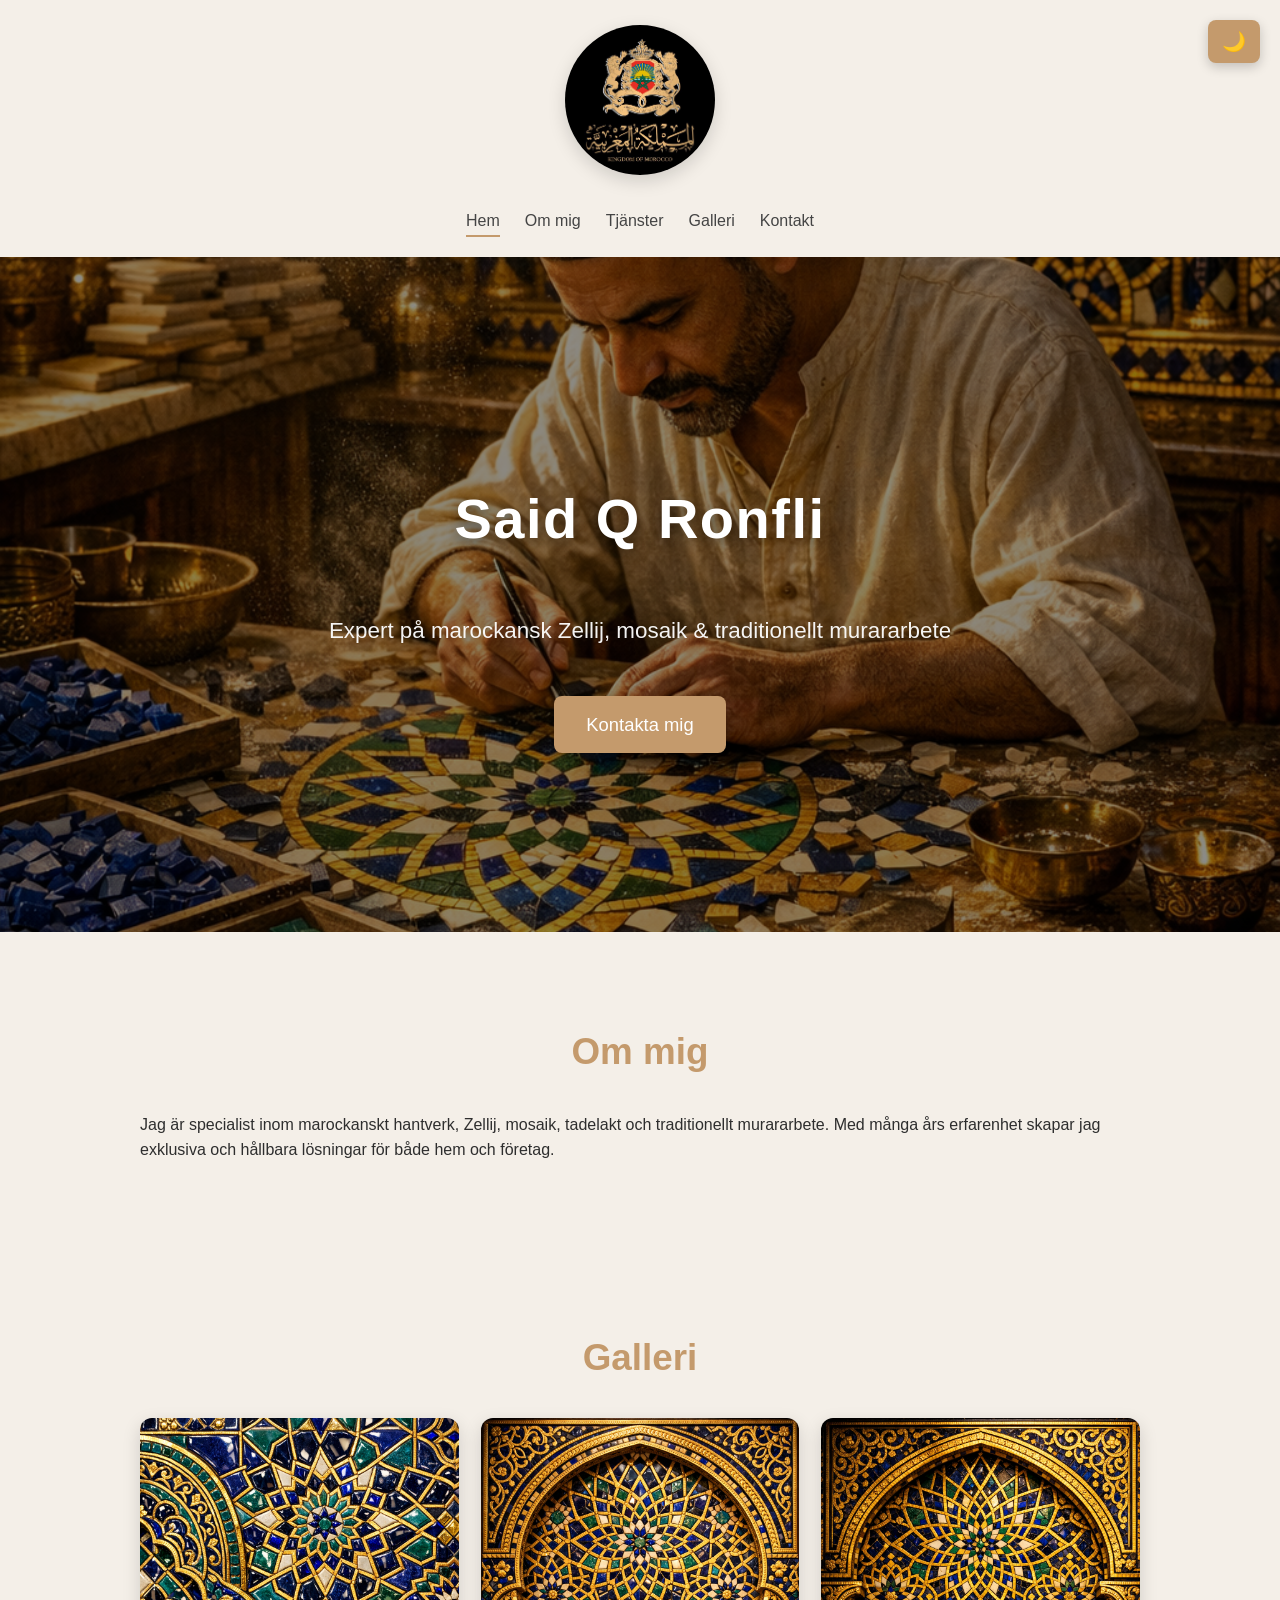
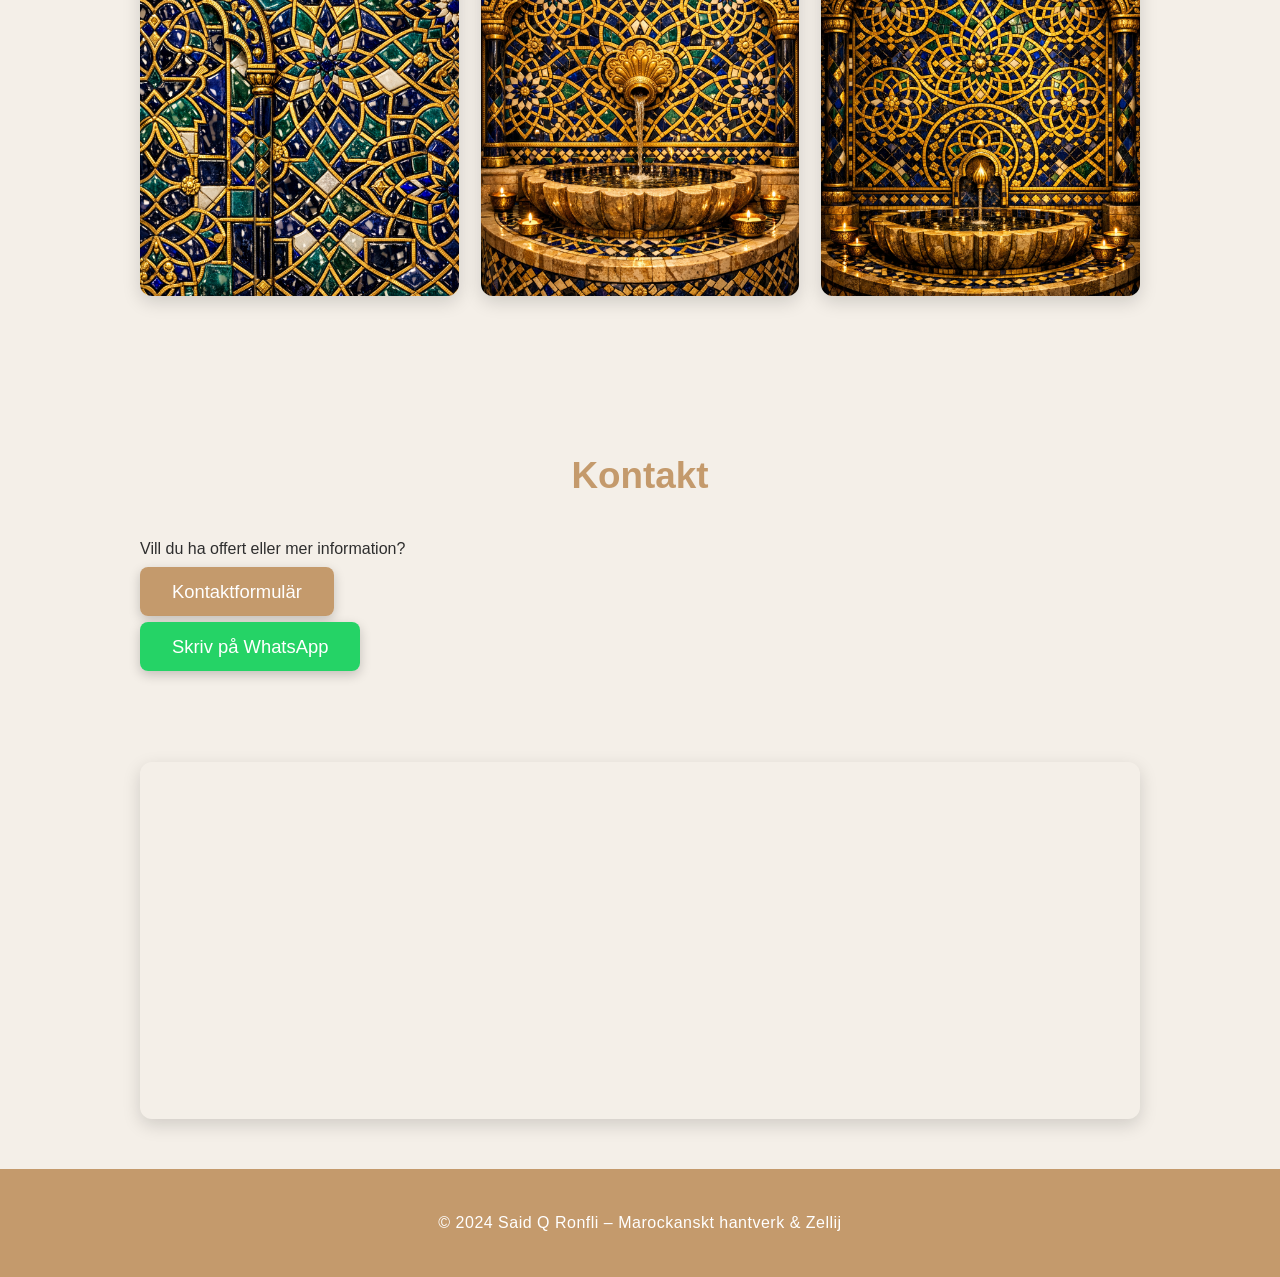
==== index.html @ fe23e72d "Add files via upload" ====
<!DOCTYPE html>
<html lang="sv">
<head>
    <meta charset="UTF-8">
    <meta name="viewport" content="width=device-width, initial-scale=1.0">
    <title>Said Q Ronfli – Marockanskt hantverk & Zellij</title>
    <link rel="stylesheet" href="style.css">
    <link rel="manifest" href="manifest.json">

    <!-- SEO -->
    <meta name="description" content="Said Q Ronfli – expert på marockanskt hantverk, Zellij, mosaik, tadelakt och traditionellt murararbete. Premium hantverk för hem och företag.">
    <meta name="keywords" content="Zellij, marockansk mosaik, tadelakt, mosaikarbete, marockanskt hantverk, murare, Said Ronfli">
    <meta name="author" content="Said Q Ronfli">

    <!-- Social preview -->
    <meta property="og:title" content="Said Q Ronfli – Marockanskt hantverk & Zellij">
    <meta property="og:description" content="Lyxigt marockanskt hantverk, mosaik och traditionellt murararbete.">
    <meta property="og:image" content="https://qronflisaid.github.io/bilder/hero.jpg">
    <meta property="og:type" content="website">

    <!-- Schema.org Local Business -->
    <script type="application/ld+json">
    {
      "@context": "https://schema.org",
      "@type": "LocalBusiness",
      "name": "Said Q Ronfli",
      "image": "https://qronflisaid.github.io/bilder/logo.png",
      "description": "Marockanskt hantverk, Zellij, mosaik, tadelakt och traditionellt murararbete.",
      "address": {
        "@type": "12343",
        "addressLocality": "Fryksdalsbacken 26",
        "addressRegion": "Farsta",
        "addressCountry": "SE"
      },
      "telephone": "+46 76 451 63 79",
      "url": "https://qronflisaid.github.io"
    }
    </script>

    <!-- Google Analytics -->
    <script async src="https://www.googletagmanager.com/gtag/js?id=G-XXXXXXX"></script>
    <script>
      window.dataLayer = window.dataLayer || [];
      function gtag(){dataLayer.push(arguments);}
      gtag('js', new Date());
      gtag('config', 'G-XXXXXXX');
    </script>
</head>

<body>

<!-- DARK MODE BUTTON -->
<button id="darkToggle" class="dark-btn">🌙</button>

<!-- LOGO -->
<div class="logo-container">
    <img src="bilder/logo.png" alt="Logotyp" class="logo">
</div>

<!-- NAVIGATION -->
<nav class="nav">
    <a href="index.html" class="active">Hem</a>
    <a href="about.html">Om mig</a>
    <a href="services.html">Tjänster</a>
    <a href="#galleri">Galleri</a>
    <a href="contact.html">Kontakt</a>
</nav>

<!-- HERO -->
<header id="hero" class="hero">
    <div class="overlay"></div>
    <h1>Said Q Ronfli</h1>
    <p>Expert på marockansk Zellij, mosaik & traditionellt murararbete</p>
    <a href="#kontakt" class="cta">Kontakta mig</a>
</header>

<!-- OM MIG -->
<section class="about fade-in">
    <h2>Om mig</h2>
    <p>
        Jag är specialist inom marockanskt hantverk, Zellij, mosaik, tadelakt och traditionellt murararbete.
        Med många års erfarenhet skapar jag exklusiva och hållbara lösningar för både hem och företag.
    </p>
</section>

<!-- GALLERI -->
<section id="galleri" class="gallery fade-in">
    <h2>Galleri</h2>
    <div class="grid">
        <img src="bilder/zellij1.jpg" alt="Zellij arbete">
        <img src="bilder/zellij2.jpg" alt="Zellij arbete">
        <img src="bilder/zellij3.jpg" alt="Zellij arbete">
    </div>
</section>

<!-- KONTAKT -->
<section id="kontakt" class="contact fade-in">
    <h2>Kontakt</h2>
    <p>Vill du ha offert eller mer information?</p>
    <a href="contact.html" class="cta">Kontaktformulär</a>
    <br><br>
    <a href="https://wa.me/46764516379" class="cta whatsapp">Skriv på WhatsApp</a>
</section>

<!-- GOOGLE MAPS -->
<div class="map-container fade-in">
    <iframe 
        src="https://www.google.com/maps/embed?pb=!1m18!1m12!1m3!1d2174.123456789!2d14.123456!3d56.033333!2m3!1f0!2f0!3f0!3m2!1i1024!2i768!4f13.1!3m3!1m2!1s0x4653a123456789ab%3A0x123456789abcdef!2sKristianstad!5e0!3m2!1ssv!2sse!4v1700000000000"
        width="100%" height="350" style="border:0;" allowfullscreen="" loading="lazy">
    </iframe>
</div>

<!-- FOOTER -->
<footer>
    <p>© 2024 Said Q Ronfli – Marockanskt hantverk & Zellij</p>
</footer>

<script src="lightbox.js"></script>

<script>
document.getElementById("darkToggle").onclick = () => {
    document.body.classList.toggle("dark");
};
</script>

</body>
</html>
---- style.css ----
/* ===========================
   GLOBALT
=========================== */

html {
    scroll-behavior: smooth;
}

body {
    margin: 0;
    font-family: "Segoe UI", Arial, sans-serif;
    background: #f4efe8;
    color: #2e2e2e;
    line-height: 1.6;
    transition: background 0.3s, color 0.3s;
}

/* Premium färger */
:root {
    --gold: #c49a6c;
    --gold-dark: #b38755;
    --dark-bg: #1a1a1a;
    --dark-card: #2a2a2a;
}

/* ===========================
   LOGOTYP
=========================== */

.logo-container {
    text-align: center;
    padding: 25px 0;
}

.logo {
    width: 150px;
    height: auto;
    border-radius: 50%;
    box-shadow: 0 6px 18px rgba(0,0,0,0.15);
    transition: transform 0.3s;
}

.logo:hover {
    transform: scale(1.05);
}

/* ===========================
   DARK MODE KNAPP
=========================== */

.dark-btn {
    position: fixed;
    top: 20px;
    right: 20px;
    background: var(--gold);
    border: none;
    padding: 10px 14px;
    border-radius: 8px;
    cursor: pointer;
    font-size: 1.2rem;
    box-shadow: 0 4px 12px rgba(0,0,0,0.2);
    transition: 0.3s;
    z-index: 999;
}

.dark-btn:hover {
    background: var(--gold-dark);
}

/* ===========================
   NAVIGATION
=========================== */

.nav {
    display: flex;
    justify-content: center;
    gap: 25px;
    margin-bottom: 20px;
}

.nav a {
    color: #444;
    text-decoration: none;
    font-weight: 500;
    position: relative;
    padding-bottom: 4px;
    transition: color 0.3s;
}

.nav a::after {
    content: "";
    position: absolute;
    left: 0;
    bottom: 0;
    width: 0;
    height: 2px;
    background: var(--gold);
    transition: width 0.3s;
}

.nav a:hover {
    color: var(--gold);
}

.nav a:hover::after,
.nav a.active::after {
    width: 100%;
}

/* ===========================
   HERO (med parallax)
=========================== */

.hero {
    position: relative;
    height: 75vh;
    background: url('bilder/hero.jpg') center/cover no-repeat fixed;
    display: flex;
    flex-direction: column;
    justify-content: center;
    align-items: center;
    text-align: center;
    color: white;
}

.hero .overlay {
    position: absolute;
    top: 0;
    left: 0;
    width: 100%;
    height: 100%;
    background: rgba(0,0,0,0.45);
}

.hero h1 {
    font-size: 3.5rem;
    font-weight: 800;
    letter-spacing: 1.5px;
    z-index: 2;
    text-shadow: 0 4px 12px rgba(0,0,0,0.4);
}

.hero p {
    font-size: 1.4rem;
    margin-top: 12px;
    z-index: 2;
    opacity: 0.95;
}

/* ===========================
   KNAPPAR
=========================== */

.cta {
    background: var(--gold);
    padding: 14px 32px;
    color: white;
    text-decoration: none;
    border-radius: 8px;
    margin-top: 25px;
    font-size: 1.15rem;
    z-index: 2;
    transition: 0.3s;
    box-shadow: 0 4px 12px rgba(0,0,0,0.2);
}

.cta:hover {
    background: var(--gold-dark);
    transform: translateY(-3px);
}

.whatsapp {
    background: #25D366;
}

.whatsapp:hover {
    background: #1ebd59;
}

/* ===========================
   SEKTIONER
=========================== */

.about, .gallery, .contact {
    padding: 60px 20px;
    max-width: 1000px;
    margin: auto;
}

h2 {
    text-align: center;
    margin-bottom: 30px;
    font-size: 2.3rem;
    color: var(--gold);
    font-weight: 700;
}

/* ===========================
   GALLERI
=========================== */

.gallery .grid {
    display: grid;
    grid-template-columns: repeat(auto-fit, minmax(260px, 1fr));
    gap: 22px;
}

.gallery img {
    width: 100%;
    border-radius: 12px;
    cursor: pointer;
    box-shadow: 0 6px 18px rgba(0,0,0,0.15);
    transition: 0.3s;
}

.gallery img:hover {
    transform: scale(1.05);
    box-shadow: 0 10px 28px rgba(0,0,0,0.25);
}

/* ===========================
   LIGHTBOX
=========================== */

#lightbox {
    position: fixed;
    top: 0;
    left: 0;
    width: 100%;
    height: 100%;
    background: rgba(0,0,0,0.85);
    display: none;
    justify-content: center;
    align-items: center;
    z-index: 999;
}

#lightbox.active {
    display: flex;
}

#lightbox img {
    max-width: 90%;
    max-height: 90%;
    border-radius: 12px;
    box-shadow: 0 6px 18px rgba(255,255,255,0.2);
}

/* ===========================
   OM MIG
=========================== */

.about-page {
    max-width: 1000px;
    margin: 40px auto;
    padding: 20px;
}

.about-wrapper {
    display: flex;
    gap: 30px;
    align-items: center;
}

.about-photo {
    width: 240px;
    border-radius: 12px;
    box-shadow: 0 6px 18px rgba(0,0,0,0.15);
}

/* ===========================
   TJÄNSTER
=========================== */

.services {
    max-width: 1000px;
    margin: 40px auto;
    padding: 20px;
}

.service-box {
    background: white;
    padding: 25px;
    margin-bottom: 25px;
    border-radius: 12px;
    box-shadow: 0 6px 18px rgba(0,0,0,0.1);
    transition: 0.3s;
}

.service-box:hover {
    transform: translateY(-4px);
    box-shadow: 0 10px 28px rgba(0,0,0,0.2);
}

/* ===========================
   GOOGLE MAPS
=========================== */

.map-container {
    margin: 40px auto;
    max-width: 1000px;
    border-radius: 12px;
    overflow: hidden;
    box-shadow: 0 6px 18px rgba(0,0,0,0.15);
}

/* ===========================
   FOOTER
=========================== */

footer {
    background: var(--gold);
    color: white;
    text-align: center;
    padding: 25px;
    margin-top: 50px;
    font-size: 1rem;
    letter-spacing: 0.5px;
}

/* ===========================
   DARK MODE
=========================== */

body.dark {
    background: var(--dark-bg);
    color: #eee;
}

.dark .service-box,
.dark .about-wrapper,
.dark .contact-form {
    background: var(--dark-card);
    color: #eee;
}

.dark footer {
    background: #000;
}

.dark .cta {
    background: var(--gold-dark);
}

/* ===========================
   ANIMATIONER
=========================== */

.fade-in {
    opacity: 0;
    transform: translateY(20px);
    animation: fadeInUp 0.8s forwards;
}

@keyframes fadeInUp {
    to {
        opacity: 1;
        transform: translateY(0);
    }
}
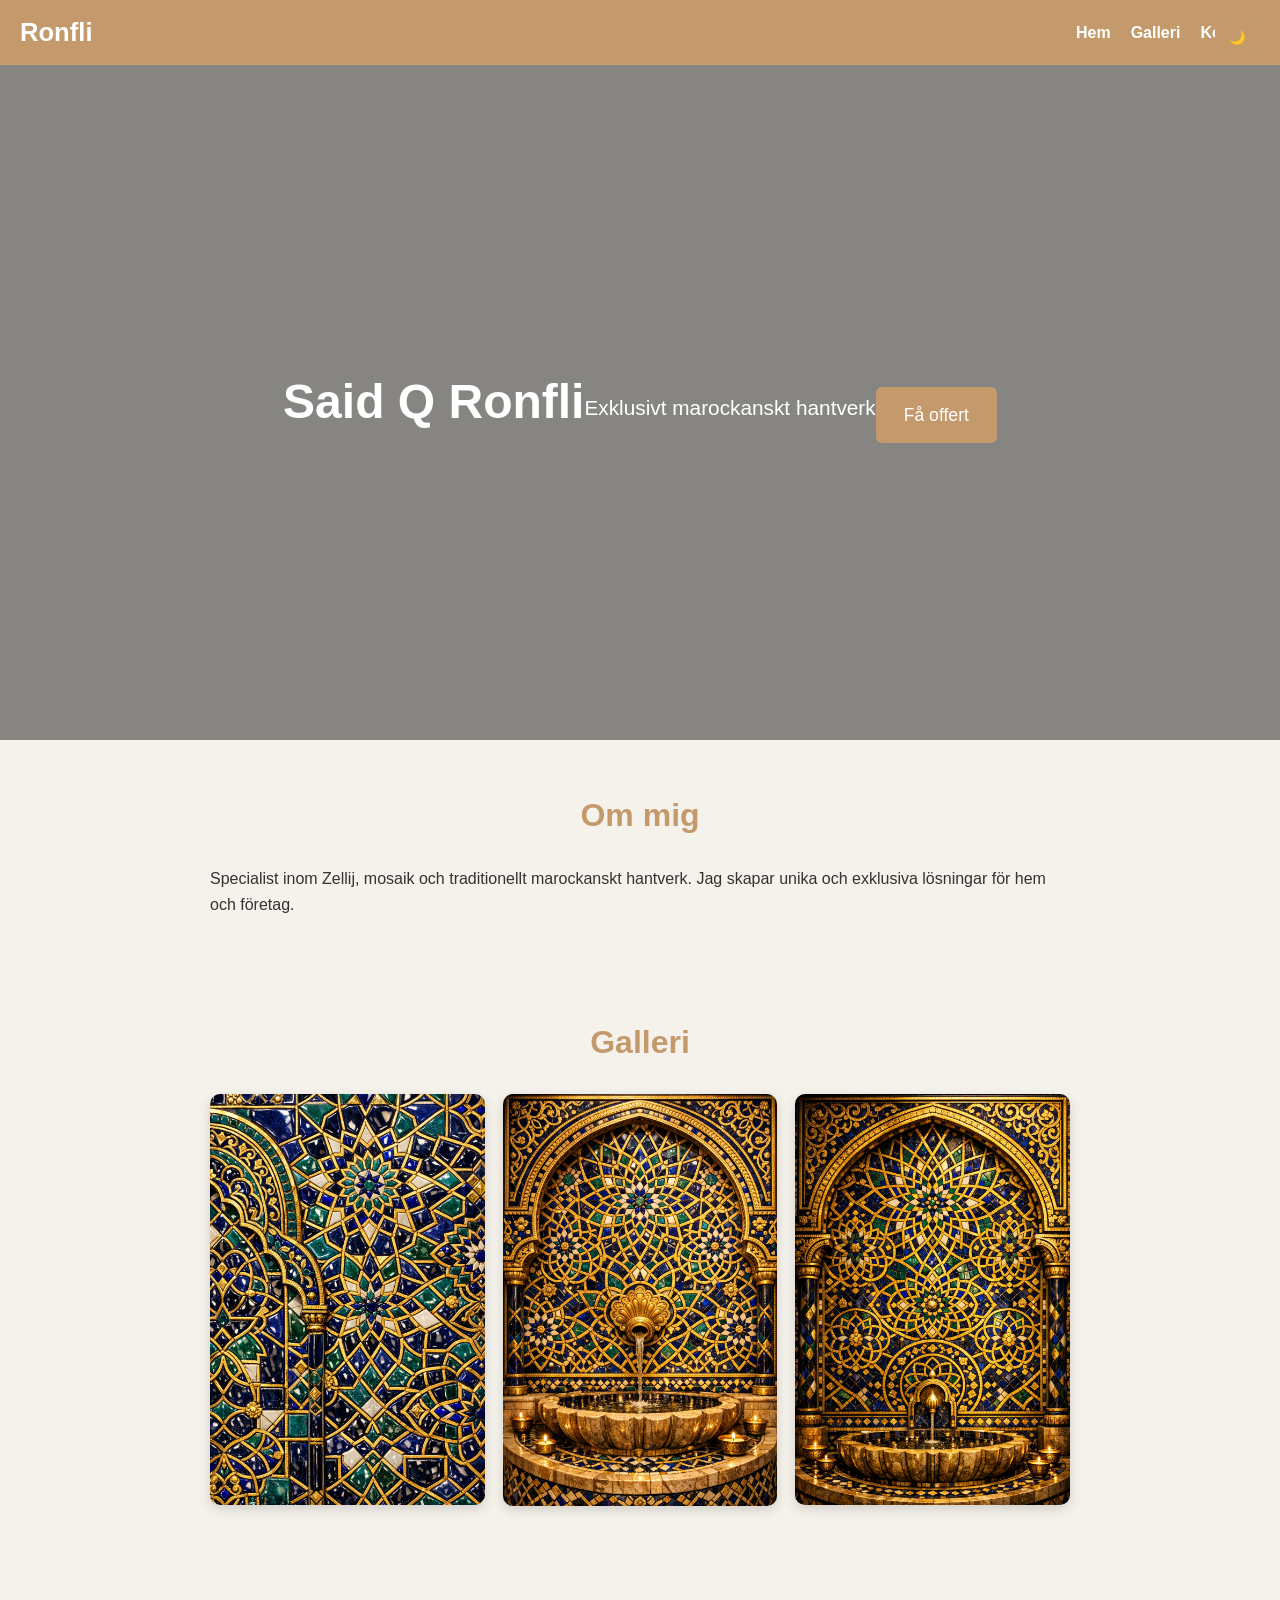
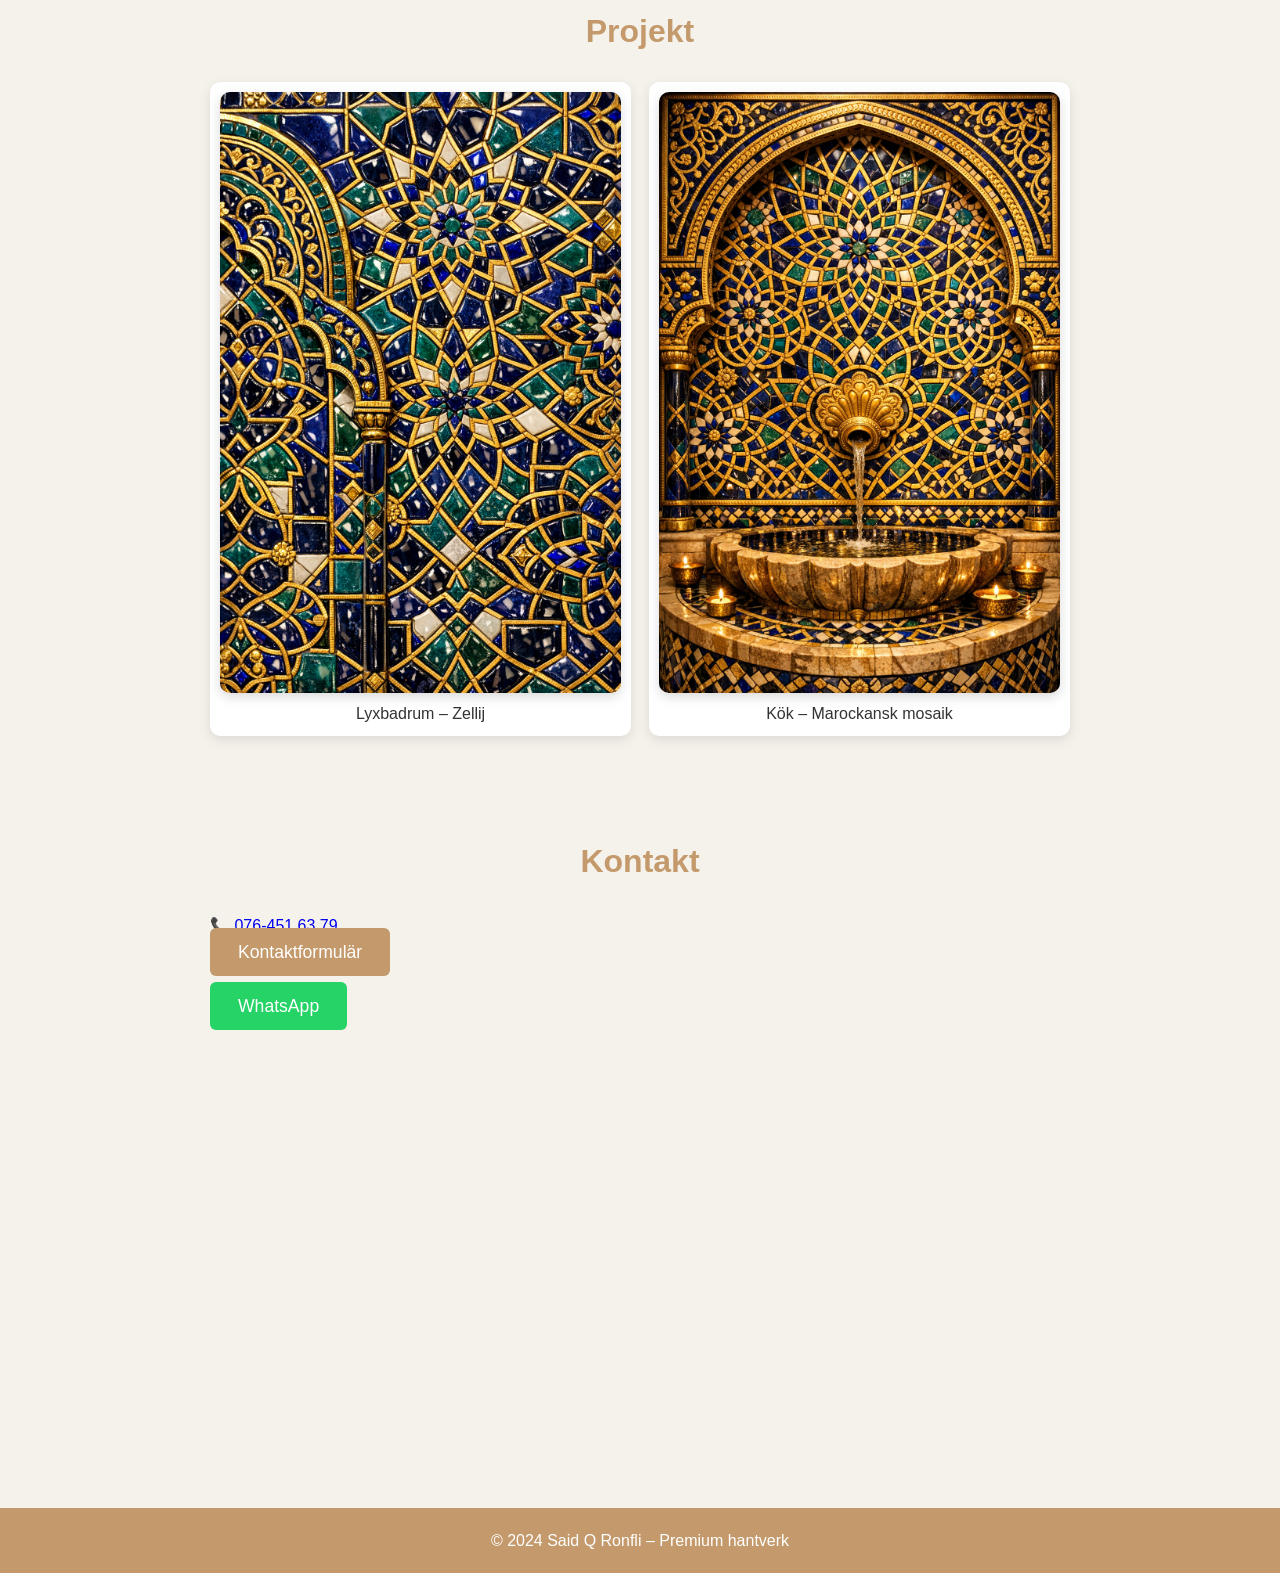
==== commit 3739d3ec: "Add files via upload Signed-off-by: saidmurare <qasemizahia@gmail.com>" ====
--- a/index.html
+++ b/index.html
@@ -1,126 +1,137 @@
 <!DOCTYPE html>
 <html lang="sv">
 <head>
-    <meta charset="UTF-8">
-    <meta name="viewport" content="width=device-width, initial-scale=1.0">
-    <title>Said Q Ronfli – Marockanskt hantverk & Zellij</title>
-    <link rel="stylesheet" href="style.css">
-    <link rel="manifest" href="manifest.json">
+<meta charset="UTF-8">
+<meta name="viewport" content="width=device-width, initial-scale=1.0">
 
-    <!-- SEO -->
-    <meta name="description" content="Said Q Ronfli – expert på marockanskt hantverk, Zellij, mosaik, tadelakt och traditionellt murararbete. Premium hantverk för hem och företag.">
-    <meta name="keywords" content="Zellij, marockansk mosaik, tadelakt, mosaikarbete, marockanskt hantverk, murare, Said Ronfli">
-    <meta name="author" content="Said Q Ronfli">
+<title>Zellij & Marockanskt Hantverk | Said Q Ronfli</title>
 
-    <!-- Social preview -->
-    <meta property="og:title" content="Said Q Ronfli – Marockanskt hantverk & Zellij">
-    <meta property="og:description" content="Lyxigt marockanskt hantverk, mosaik och traditionellt murararbete.">
-    <meta property="og:image" content="https://qronflisaid.github.io/bilder/hero.jpg">
-    <meta property="og:type" content="website">
+<link rel="stylesheet" href="style.css?v=4">
+<link rel="manifest" href="manifest.json">
+<meta name="theme-color" content="#111">
 
-    <!-- Schema.org Local Business -->
-    <script type="application/ld+json">
-    {
-      "@context": "https://schema.org",
-      "@type": "LocalBusiness",
-      "name": "Said Q Ronfli",
-      "image": "https://qronflisaid.github.io/bilder/logo.png",
-      "description": "Marockanskt hantverk, Zellij, mosaik, tadelakt och traditionellt murararbete.",
-      "address": {
-        "@type": "12343",
-        "addressLocality": "Fryksdalsbacken 26",
-        "addressRegion": "Farsta",
-        "addressCountry": "SE"
-      },
-      "telephone": "+46 76 451 63 79",
-      "url": "https://qronflisaid.github.io"
-    }
-    </script>
-
-    <!-- Google Analytics -->
-    <script async src="https://www.googletagmanager.com/gtag/js?id=G-XXXXXXX"></script>
-    <script>
-      window.dataLayer = window.dataLayer || [];
-      function gtag(){dataLayer.push(arguments);}
-      gtag('js', new Date());
-      gtag('config', 'G-XXXXXXX');
-    </script>
+<meta name="description" content="Exklusivt marockanskt hantverk, Zellij, mosaik och tadelakt.">
 </head>
 
 <body>
 
-<!-- DARK MODE BUTTON -->
+<!-- ⭐ NAVBAR -->
+<nav class="nav">
+  <div class="nav-logo">Ronfli</div>
+
+  <div class="hamburger" onclick="toggleMenu()">☰</div>
+
+  <div class="nav-links desktop-nav">
+    <a href="#">Hem</a>
+    <a href="#galleri">Galleri</a>
+    <a href="#kontakt">Kontakt</a>
+  </div>
+
+  <div id="mobileMenu" class="mobile-nav">
+    <a href="#">Hem</a>
+    <a href="#galleri" onclick="toggleMenu()">Galleri</a>
+    <a href="#kontakt" onclick="toggleMenu()">Kontakt</a>
+  </div>
+</nav>
+
+<!-- ⭐ DARK MODE -->
 <button id="darkToggle" class="dark-btn">🌙</button>
 
-<!-- LOGO -->
-<div class="logo-container">
-    <img src="bilder/logo.png" alt="Logotyp" class="logo">
+<!-- ⭐ HERO VIDEO -->
+<header class="hero">
+  <video autoplay muted loop playsinline class="bg-video">
+    <source src="bilder/video.mp4" type="video/mp4">
+  </video>
+
+  <div class="overlay"></div>
+
+  <h1>Said Q Ronfli</h1>
+  <p>Exklusivt marockanskt hantverk</p>
+  <a href="#kontakt" class="cta">Få offert</a>
+</header>
+
+<!-- ⭐ OM -->
+<section class="about fade-in">
+  <h2>Om mig</h2>
+  <p>
+    Specialist inom Zellij, mosaik och traditionellt marockanskt hantverk.
+    Jag skapar unika och exklusiva lösningar för hem och företag.
+  </p>
+</section>
+
+<!-- ⭐ GALLERI -->
+<section id="galleri" class="gallery fade-in">
+  <h2>Galleri</h2>
+  <div class="grid">
+    <img src="bilder/zellij1.jpg" loading="lazy">
+    <img src="bilder/zellij2.jpg" loading="lazy">
+    <img src="bilder/zellij3.jpg" loading="lazy">
+  </div>
+</section>
+
+<!-- ⭐ PORTFOLIO -->
+<section class="portfolio fade-in">
+  <h2>Projekt</h2>
+  <div class="grid">
+    <div class="card">
+      <img src="bilder/zellij1.jpg">
+      <p>Lyxbadrum – Zellij</p>
+    </div>
+    <div class="card">
+      <img src="bilder/zellij2.jpg">
+      <p>Kök – Marockansk mosaik</p>
+    </div>
+  </div>
+</section>
+
+<!-- ⭐ KONTAKT -->
+<section id="kontakt" class="contact fade-in">
+  <h2>Kontakt</h2>
+
+  <p>📞 <a href="tel:+46764516379">076‑451 63 79</a></p>
+
+  <a href="contact.html" class="cta">Kontaktformulär</a>
+  <br><br>
+  <a href="https://wa.me/46764516379" class="cta whatsapp">WhatsApp</a>
+</section>
+
+<!-- ⭐ MAP -->
+<div class="map-container fade-in">
+  <iframe src="https://www.google.com/maps?q=Kristianstad&output=embed"
+    width="100%" height="350" style="border:0;" loading="lazy">
+  </iframe>
 </div>
 
-<!-- NAVIGATION -->
-<nav class="nav">
-    <a href="index.html" class="active">Hem</a>
-    <a href="about.html">Om mig</a>
-    <a href="services.html">Tjänster</a>
-    <a href="#galleri">Galleri</a>
-    <a href="contact.html">Kontakt</a>
-</nav>
-
-<!-- HERO -->
-<header id="hero" class="hero">
-    <div class="overlay"></div>
-    <h1>Said Q Ronfli</h1>
-    <p>Expert på marockansk Zellij, mosaik & traditionellt murararbete</p>
-    <a href="#kontakt" class="cta">Kontakta mig</a>
-</header>
-
-<!-- OM MIG -->
-<section class="about fade-in">
-    <h2>Om mig</h2>
-    <p>
-        Jag är specialist inom marockanskt hantverk, Zellij, mosaik, tadelakt och traditionellt murararbete.
-        Med många års erfarenhet skapar jag exklusiva och hållbara lösningar för både hem och företag.
-    </p>
-</section>
-
-<!-- GALLERI -->
-<section id="galleri" class="gallery fade-in">
-    <h2>Galleri</h2>
-    <div class="grid">
-        <img src="bilder/zellij1.jpg" alt="Zellij arbete">
-        <img src="bilder/zellij2.jpg" alt="Zellij arbete">
-        <img src="bilder/zellij3.jpg" alt="Zellij arbete">
-    </div>
-</section>
-
-<!-- KONTAKT -->
-<section id="kontakt" class="contact fade-in">
-    <h2>Kontakt</h2>
-    <p>Vill du ha offert eller mer information?</p>
-    <a href="contact.html" class="cta">Kontaktformulär</a>
-    <br><br>
-    <a href="https://wa.me/46764516379" class="cta whatsapp">Skriv på WhatsApp</a>
-</section>
-
-<!-- GOOGLE MAPS -->
-<div class="map-container fade-in">
-    <iframe 
-        src="https://www.google.com/maps/embed?pb=!1m18!1m12!1m3!1d2174.123456789!2d14.123456!3d56.033333!2m3!1f0!2f0!3f0!3m2!1i1024!2i768!4f13.1!3m3!1m2!1s0x4653a123456789ab%3A0x123456789abcdef!2sKristianstad!5e0!3m2!1ssv!2sse!4v1700000000000"
-        width="100%" height="350" style="border:0;" allowfullscreen="" loading="lazy">
-    </iframe>
-</div>
-
-<!-- FOOTER -->
+<!-- ⭐ FOOTER -->
 <footer>
-    <p>© 2024 Said Q Ronfli – Marockanskt hantverk & Zellij</p>
+  <p>© 2024 Said Q Ronfli – Premium hantverk</p>
 </footer>
 
+<!-- ⭐ JAVASCRIPT -->
 <script src="lightbox.js"></script>
 
 <script>
+/* DARK MODE */
 document.getElementById("darkToggle").onclick = () => {
-    document.body.classList.toggle("dark");
+  document.body.classList.toggle("dark");
 };
+
+/* SCROLL ANIMATION */
+const faders = document.querySelectorAll('.fade-in');
+window.addEventListener('scroll', () => {
+  faders.forEach(el => {
+    const rect = el.getBoundingClientRect();
+    if (rect.top < window.innerHeight - 100) {
+      el.classList.add('visible');
+    }
+  });
+});
+
+/* HAMBURGERMENY */
+function toggleMenu() {
+  const menu = document.getElementById("mobileMenu");
+  menu.style.display = (menu.style.display === "flex") ? "none" : "flex";
+}
 </script>
 
 </body>
--- a/style.css
+++ b/style.css
@@ -1,360 +1,279 @@
-/* ===========================
-   GLOBALT
-=========================== */
-
-html {
-    scroll-behavior: smooth;
-}
-
+/* RESET */
+* {
+  margin: 0;
+  padding: 0;
+  box-sizing: border-box;
+}
+
+/* BODY */
 body {
-    margin: 0;
-    font-family: "Segoe UI", Arial, sans-serif;
-    background: #f4efe8;
-    color: #2e2e2e;
-    line-height: 1.6;
-    transition: background 0.3s, color 0.3s;
-}
-
-/* Premium färger */
-:root {
-    --gold: #c49a6c;
-    --gold-dark: #b38755;
-    --dark-bg: #1a1a1a;
-    --dark-card: #2a2a2a;
-}
-
-/* ===========================
-   LOGOTYP
-=========================== */
-
-.logo-container {
-    text-align: center;
-    padding: 25px 0;
-}
-
-.logo {
-    width: 150px;
-    height: auto;
-    border-radius: 50%;
-    box-shadow: 0 6px 18px rgba(0,0,0,0.15);
-    transition: transform 0.3s;
-}
-
-.logo:hover {
-    transform: scale(1.05);
-}
-
-/* ===========================
-   DARK MODE KNAPP
-=========================== */
-
+  font-family: "Segoe UI", Arial, sans-serif;
+  background: #f5f1eb;
+  color: #333;
+  line-height: 1.6;
+  transition: background 0.3s, color 0.3s;
+}
+
+/* DARK MODE */
+body.dark {
+  background: #1a1a1a;
+  color: #eee;
+}
+
+/* DARK MODE BUTTON */
 .dark-btn {
-    position: fixed;
-    top: 20px;
-    right: 20px;
-    background: var(--gold);
-    border: none;
-    padding: 10px 14px;
-    border-radius: 8px;
-    cursor: pointer;
-    font-size: 1.2rem;
-    box-shadow: 0 4px 12px rgba(0,0,0,0.2);
-    transition: 0.3s;
-    z-index: 999;
-}
-
-.dark-btn:hover {
-    background: var(--gold-dark);
-}
-
-/* ===========================
-   NAVIGATION
-=========================== */
-
+  position: fixed;
+  top: 20px;
+  right: 20px;
+  background: #c49a6c;
+  border: none;
+  padding: 10px 14px;
+  border-radius: 6px;
+  cursor: pointer;
+  z-index: 9999;
+}
+
+/* NAVBAR */
 .nav {
-    display: flex;
-    justify-content: center;
-    gap: 25px;
-    margin-bottom: 20px;
-}
-
-.nav a {
-    color: #444;
-    text-decoration: none;
-    font-weight: 500;
-    position: relative;
-    padding-bottom: 4px;
-    transition: color 0.3s;
-}
-
-.nav a::after {
-    content: "";
-    position: absolute;
-    left: 0;
-    bottom: 0;
-    width: 0;
-    height: 2px;
-    background: var(--gold);
-    transition: width 0.3s;
-}
-
-.nav a:hover {
-    color: var(--gold);
-}
-
-.nav a:hover::after,
-.nav a.active::after {
-    width: 100%;
-}
-
-/* ===========================
-   HERO (med parallax)
-=========================== */
-
+  width: 100%;
+  background: #c49a6c;
+  color: white;
+  padding: 12px 20px;
+  display: flex;
+  justify-content: space-between;
+  align-items: center;
+  position: sticky;
+  top: 0;
+  z-index: 9998;
+}
+
+.nav-logo {
+  font-size: 1.6rem;
+  font-weight: bold;
+}
+
+.nav-links a {
+  margin-left: 20px;
+  color: white;
+  text-decoration: none;
+  font-weight: bold;
+}
+
+/* HAMBURGER */
+.hamburger {
+  display: none;
+  font-size: 32px;
+  cursor: pointer;
+  z-index: 9999;
+}
+
+/* MOBILE NAV */
+.mobile-nav {
+  display: none;
+  flex-direction: column;
+  position: fixed;
+  top: 0;
+  left: 0;
+  width: 70%;
+  height: 100%;
+  background: #c49a6c;
+  padding-top: 80px;
+  z-index: 9998;
+}
+
+.mobile-nav a {
+  padding: 15px 20px;
+  color: white;
+  text-decoration: none;
+  font-size: 1.3rem;
+  border-bottom: 1px solid rgba(255,255,255,0.3);
+}
+
+.mobile-nav a:hover {
+  background: rgba(0,0,0,0.2);
+}
+
+/* DESKTOP NAV */
+.desktop-nav {
+  display: flex;
+}
+
+.desktop-nav a:hover {
+  text-decoration: underline;
+}
+
+/* MOBILE BREAKPOINT */
+@media (max-width: 768px) {
+  .hamburger {
+    display: block;
+  }
+  .desktop-nav {
+    display: none;
+  }
+}
+
+/* HERO */
 .hero {
-    position: relative;
-    height: 75vh;
-    background: url('bilder/hero.jpg') center/cover no-repeat fixed;
-    display: flex;
-    flex-direction: column;
-    justify-content: center;
-    align-items: center;
-    text-align: center;
-    color: white;
+  position: relative;
+  height: 75vh;
+  display: flex;
+  justify-content: center;
+  align-items: center;
+  text-align: center;
+  color: white;
+  overflow: hidden;
+}
+
+.bg-video {
+  position: absolute;
+  top: 0;
+  left: 0;
+  width: 100%;
+  height: 100%;
+  object-fit: cover;
 }
 
 .hero .overlay {
-    position: absolute;
-    top: 0;
-    left: 0;
-    width: 100%;
-    height: 100%;
-    background: rgba(0,0,0,0.45);
+  position: absolute;
+  top: 0;
+  left: 0;
+  width: 100%;
+  height: 100%;
+  background: rgba(0,0,0,0.45);
 }
 
 .hero h1 {
-    font-size: 3.5rem;
-    font-weight: 800;
-    letter-spacing: 1.5px;
-    z-index: 2;
-    text-shadow: 0 4px 12px rgba(0,0,0,0.4);
+  font-size: 3rem;
+  z-index: 2;
 }
 
 .hero p {
-    font-size: 1.4rem;
-    margin-top: 12px;
-    z-index: 2;
-    opacity: 0.95;
-}
-
-/* ===========================
-   KNAPPAR
-=========================== */
-
+  font-size: 1.3rem;
+  margin-top: 10px;
+  z-index: 2;
+}
+
+/* BUTTONS */
 .cta {
-    background: var(--gold);
-    padding: 14px 32px;
-    color: white;
-    text-decoration: none;
-    border-radius: 8px;
-    margin-top: 25px;
-    font-size: 1.15rem;
-    z-index: 2;
-    transition: 0.3s;
-    box-shadow: 0 4px 12px rgba(0,0,0,0.2);
+  background: #c49a6c;
+  padding: 14px 28px;
+  color: white;
+  text-decoration: none;
+  border-radius: 6px;
+  margin-top: 25px;
+  font-size: 1.1rem;
+  z-index: 2;
+  transition: 0.3s;
 }
 
 .cta:hover {
-    background: var(--gold-dark);
-    transform: translateY(-3px);
+  background: #b38755;
 }
 
 .whatsapp {
-    background: #25D366;
+  background: #25D366;
 }
 
 .whatsapp:hover {
-    background: #1ebd59;
-}
-
-/* ===========================
-   SEKTIONER
-=========================== */
-
-.about, .gallery, .contact {
-    padding: 60px 20px;
-    max-width: 1000px;
-    margin: auto;
+  background: #1ebd59;
+}
+
+/* SECTIONS */
+section {
+  padding: 50px 20px;
+  max-width: 900px;
+  margin: auto;
 }
 
 h2 {
-    text-align: center;
-    margin-bottom: 30px;
-    font-size: 2.3rem;
-    color: var(--gold);
-    font-weight: 700;
-}
-
-/* ===========================
-   GALLERI
-=========================== */
-
-.gallery .grid {
-    display: grid;
-    grid-template-columns: repeat(auto-fit, minmax(260px, 1fr));
-    gap: 22px;
-}
-
-.gallery img {
-    width: 100%;
-    border-radius: 12px;
-    cursor: pointer;
-    box-shadow: 0 6px 18px rgba(0,0,0,0.15);
-    transition: 0.3s;
-}
-
-.gallery img:hover {
-    transform: scale(1.05);
-    box-shadow: 0 10px 28px rgba(0,0,0,0.25);
-}
-
-/* ===========================
-   LIGHTBOX
-=========================== */
-
+  text-align: center;
+  margin-bottom: 25px;
+  font-size: 2rem;
+  color: #c49a6c;
+}
+
+/* GALLERY */
+.gallery .grid,
+.portfolio .grid {
+  display: grid;
+  grid-template-columns: repeat(auto-fit, minmax(260px, 1fr));
+  gap: 18px;
+}
+
+.gallery img,
+.portfolio img {
+  width: 100%;
+  border-radius: 10px;
+  cursor: pointer;
+  box-shadow: 0 4px 12px rgba(0,0,0,0.15);
+  transition: 0.3s;
+}
+
+.gallery img:hover,
+.portfolio img:hover {
+  transform: scale(1.03);
+}
+
+/* PORTFOLIO CARDS */
+.card {
+  background: white;
+  border-radius: 10px;
+  padding: 10px;
+  text-align: center;
+  box-shadow: 0 4px 12px rgba(0,0,0,0.1);
+}
+
+/* LIGHTBOX */
 #lightbox {
-    position: fixed;
-    top: 0;
-    left: 0;
-    width: 100%;
-    height: 100%;
-    background: rgba(0,0,0,0.85);
-    display: none;
-    justify-content: center;
-    align-items: center;
-    z-index: 999;
+  position: fixed;
+  top: 0;
+  left: 0;
+  width: 100%;
+  height: 100%;
+  background: rgba(0,0,0,0.8);
+  display: none;
+  justify-content: center;
+  align-items: center;
+  z-index: 99999;
 }
 
 #lightbox.active {
-    display: flex;
+  display: flex;
 }
 
 #lightbox img {
-    max-width: 90%;
-    max-height: 90%;
-    border-radius: 12px;
-    box-shadow: 0 6px 18px rgba(255,255,255,0.2);
-}
-
-/* ===========================
-   OM MIG
-=========================== */
-
-.about-page {
-    max-width: 1000px;
-    margin: 40px auto;
-    padding: 20px;
-}
-
-.about-wrapper {
-    display: flex;
-    gap: 30px;
-    align-items: center;
-}
-
-.about-photo {
-    width: 240px;
-    border-radius: 12px;
-    box-shadow: 0 6px 18px rgba(0,0,0,0.15);
-}
-
-/* ===========================
-   TJÄNSTER
-=========================== */
-
-.services {
-    max-width: 1000px;
-    margin: 40px auto;
-    padding: 20px;
-}
-
-.service-box {
-    background: white;
-    padding: 25px;
-    margin-bottom: 25px;
-    border-radius: 12px;
-    box-shadow: 0 6px 18px rgba(0,0,0,0.1);
-    transition: 0.3s;
-}
-
-.service-box:hover {
-    transform: translateY(-4px);
-    box-shadow: 0 10px 28px rgba(0,0,0,0.2);
-}
-
-/* ===========================
-   GOOGLE MAPS
-=========================== */
-
+  max-width: 90%;
+  max-height: 90%;
+  border-radius: 10px;
+  box-shadow: 0 0 20px rgba(255,255,255,0.3);
+}
+
+/* MAP */
 .map-container {
-    margin: 40px auto;
-    max-width: 1000px;
-    border-radius: 12px;
-    overflow: hidden;
-    box-shadow: 0 6px 18px rgba(0,0,0,0.15);
-}
-
-/* ===========================
-   FOOTER
-=========================== */
-
+  margin: 40px auto;
+  max-width: 900px;
+  border-radius: 10px;
+  overflow: hidden;
+}
+
+/* FOOTER */
 footer {
-    background: var(--gold);
-    color: white;
-    text-align: center;
-    padding: 25px;
-    margin-top: 50px;
-    font-size: 1rem;
-    letter-spacing: 0.5px;
-}
-
-/* ===========================
-   DARK MODE
-=========================== */
-
-body.dark {
-    background: var(--dark-bg);
-    color: #eee;
-}
-
-.dark .service-box,
-.dark .about-wrapper,
-.dark .contact-form {
-    background: var(--dark-card);
-    color: #eee;
-}
-
-.dark footer {
-    background: #000;
-}
-
-.dark .cta {
-    background: var(--gold-dark);
-}
-
-/* ===========================
-   ANIMATIONER
-=========================== */
-
+  background: #c49a6c;
+  color: white;
+  text-align: center;
+  padding: 20px;
+  margin-top: 40px;
+  font-size: 1rem;
+}
+
+/* FADE-IN */
 .fade-in {
-    opacity: 0;
-    transform: translateY(20px);
-    animation: fadeInUp 0.8s forwards;
-}
-
-@keyframes fadeInUp {
-    to {
-        opacity: 1;
-        transform: translateY(0);
-    }
-}
+  opacity: 0;
+  transform: translateY(20px);
+  transition: 0.8s ease;
+}
+
+.fade-in.visible {
+  opacity: 1;
+  transform: translateY(0);
+}
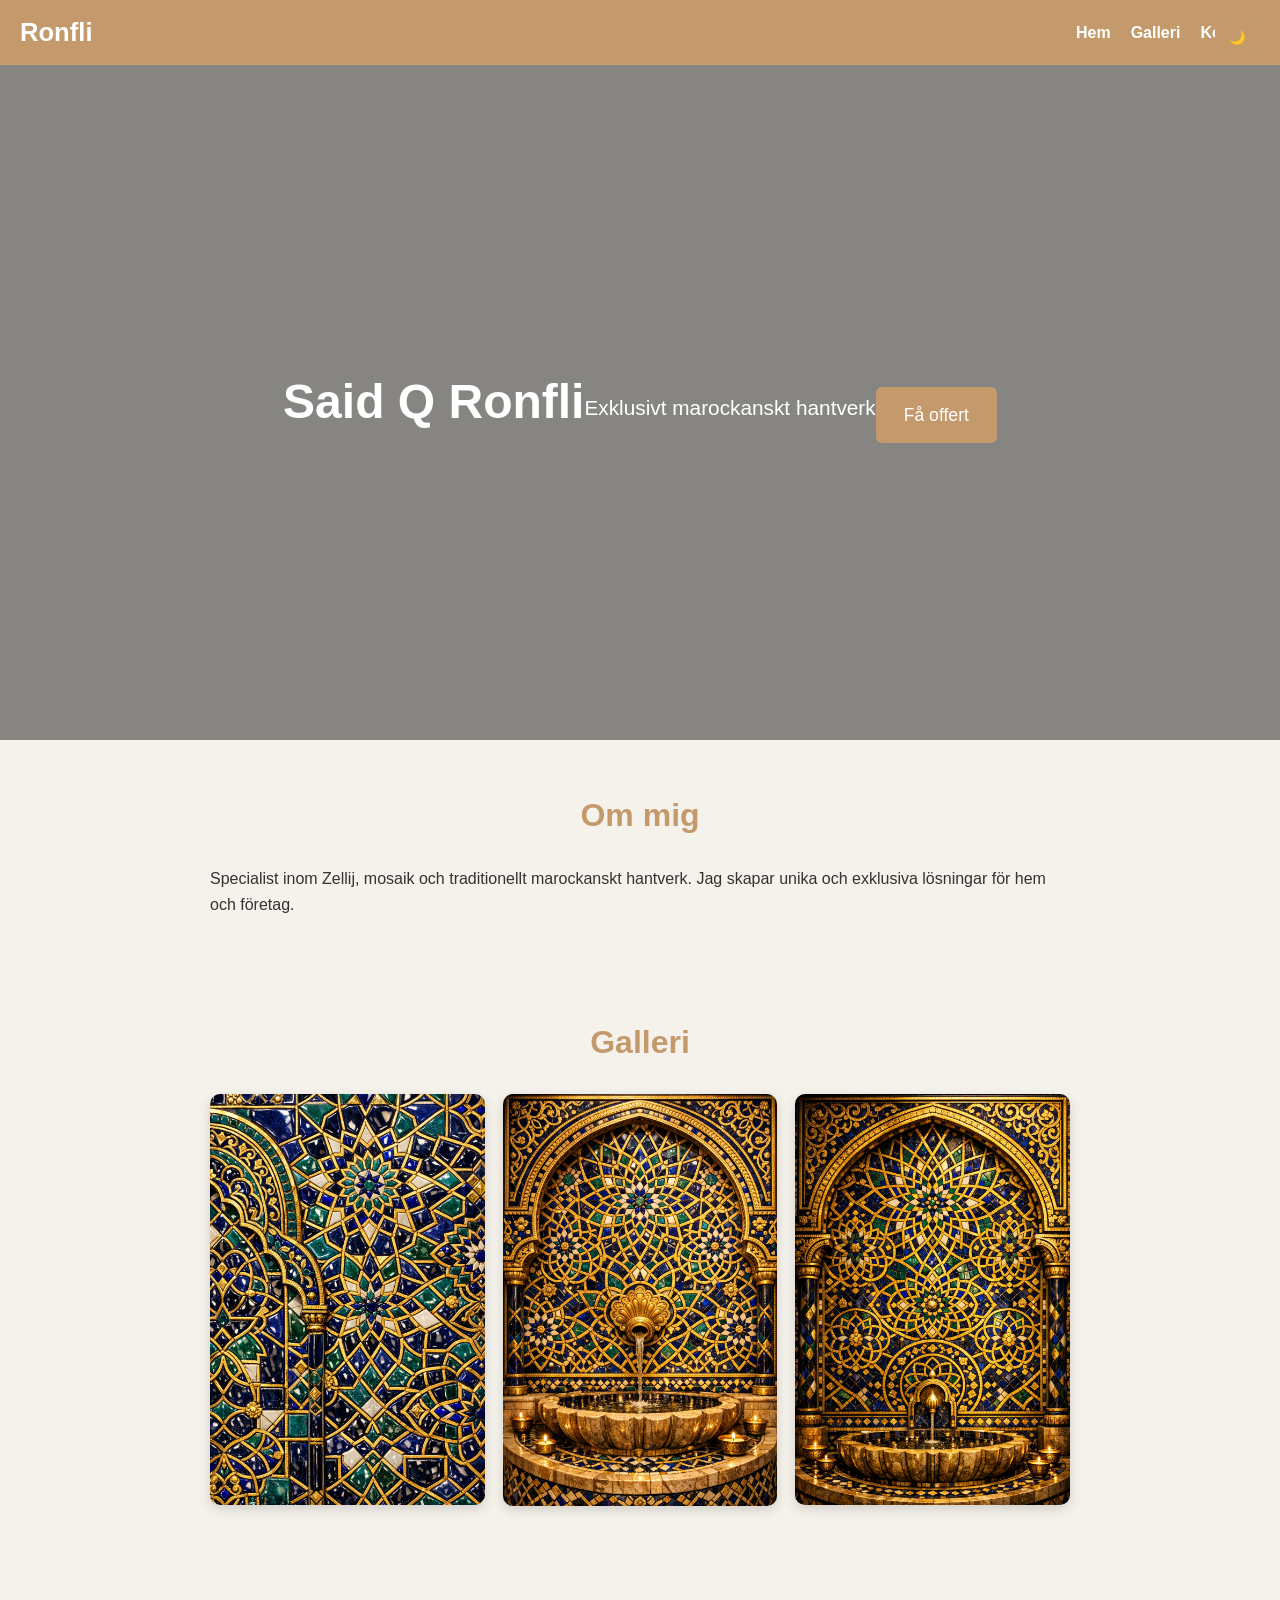
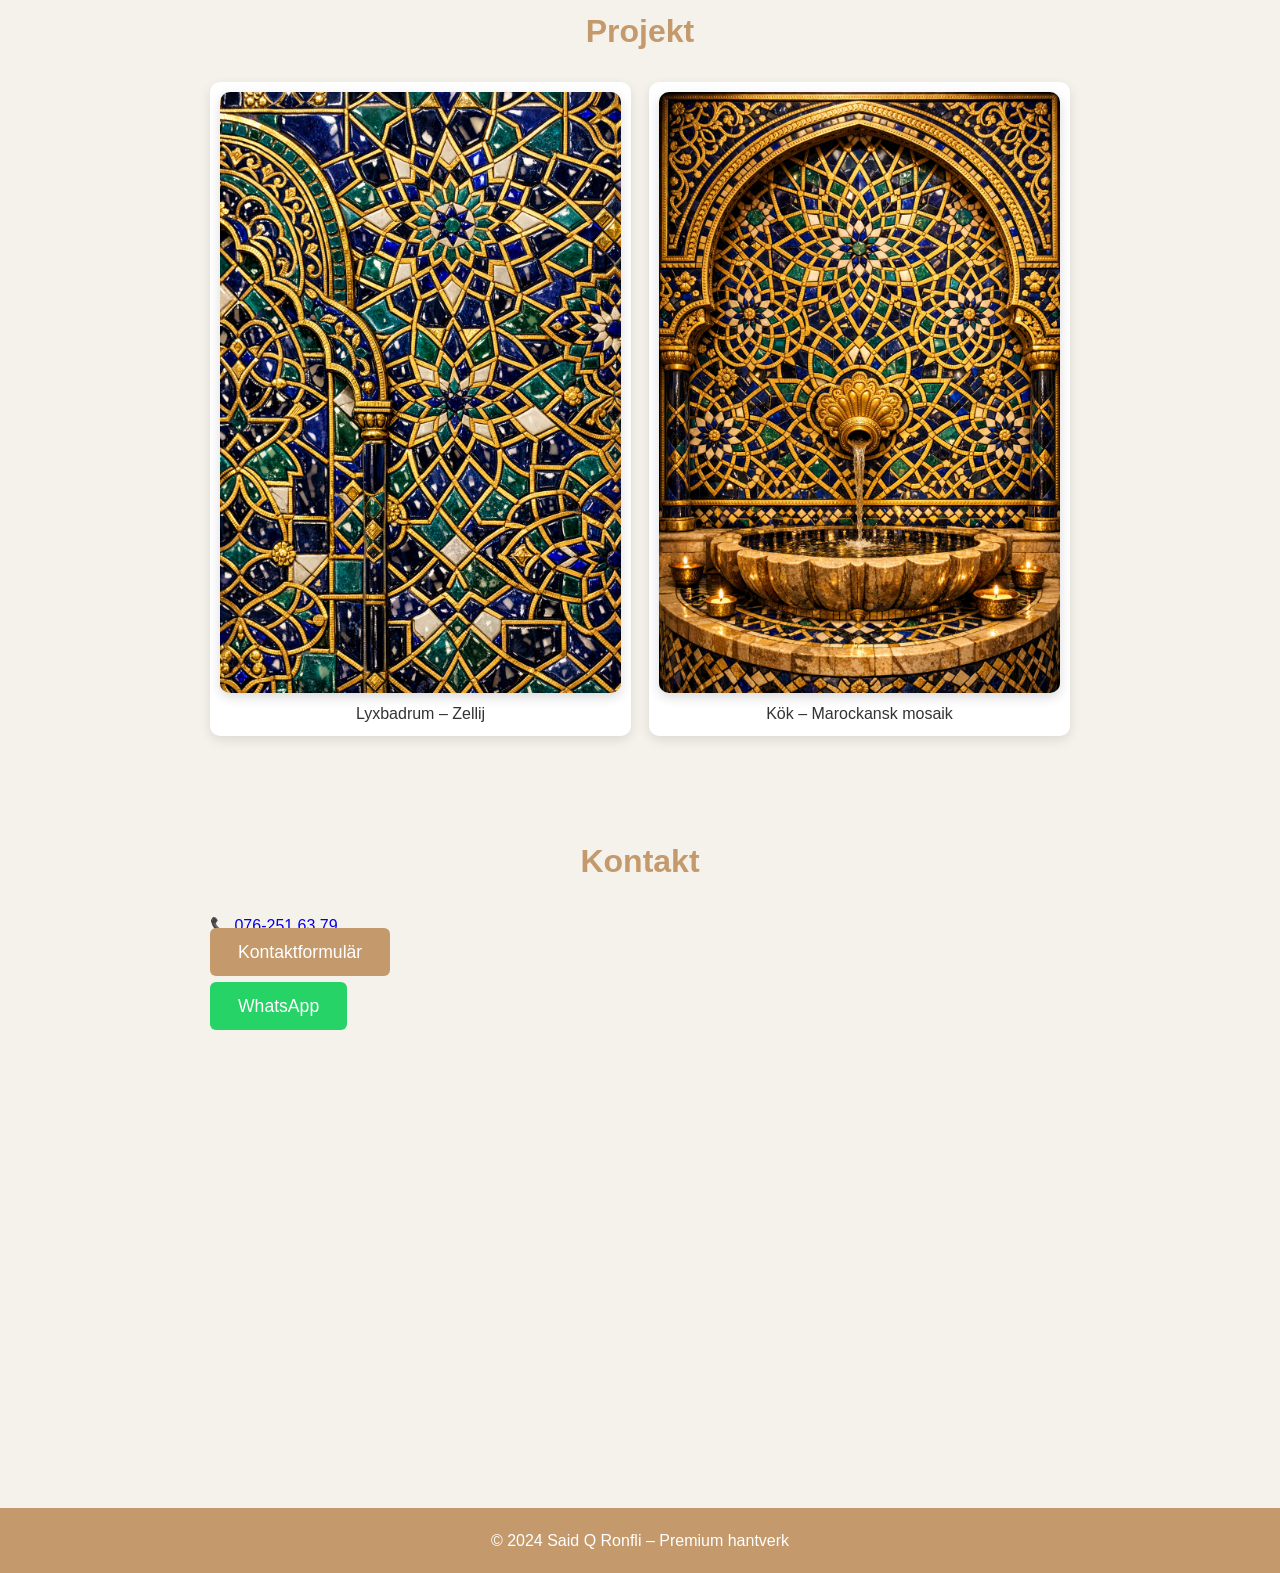
==== commit 1d930c8f: "Fix contact phone number in index.html Updated contact phone number in the footer.  Signed-off-by: s" ====
--- a/index.html
+++ b/index.html
@@ -88,7 +88,7 @@
 <section id="kontakt" class="contact fade-in">
   <h2>Kontakt</h2>
 
-  <p>📞 <a href="tel:+46764516379">076‑451 63 79</a></p>
+  <p>📞 <a href="tel:+46764516379">076‑251 63 79</a></p>
 
   <a href="contact.html" class="cta">Kontaktformulär</a>
   <br><br>
